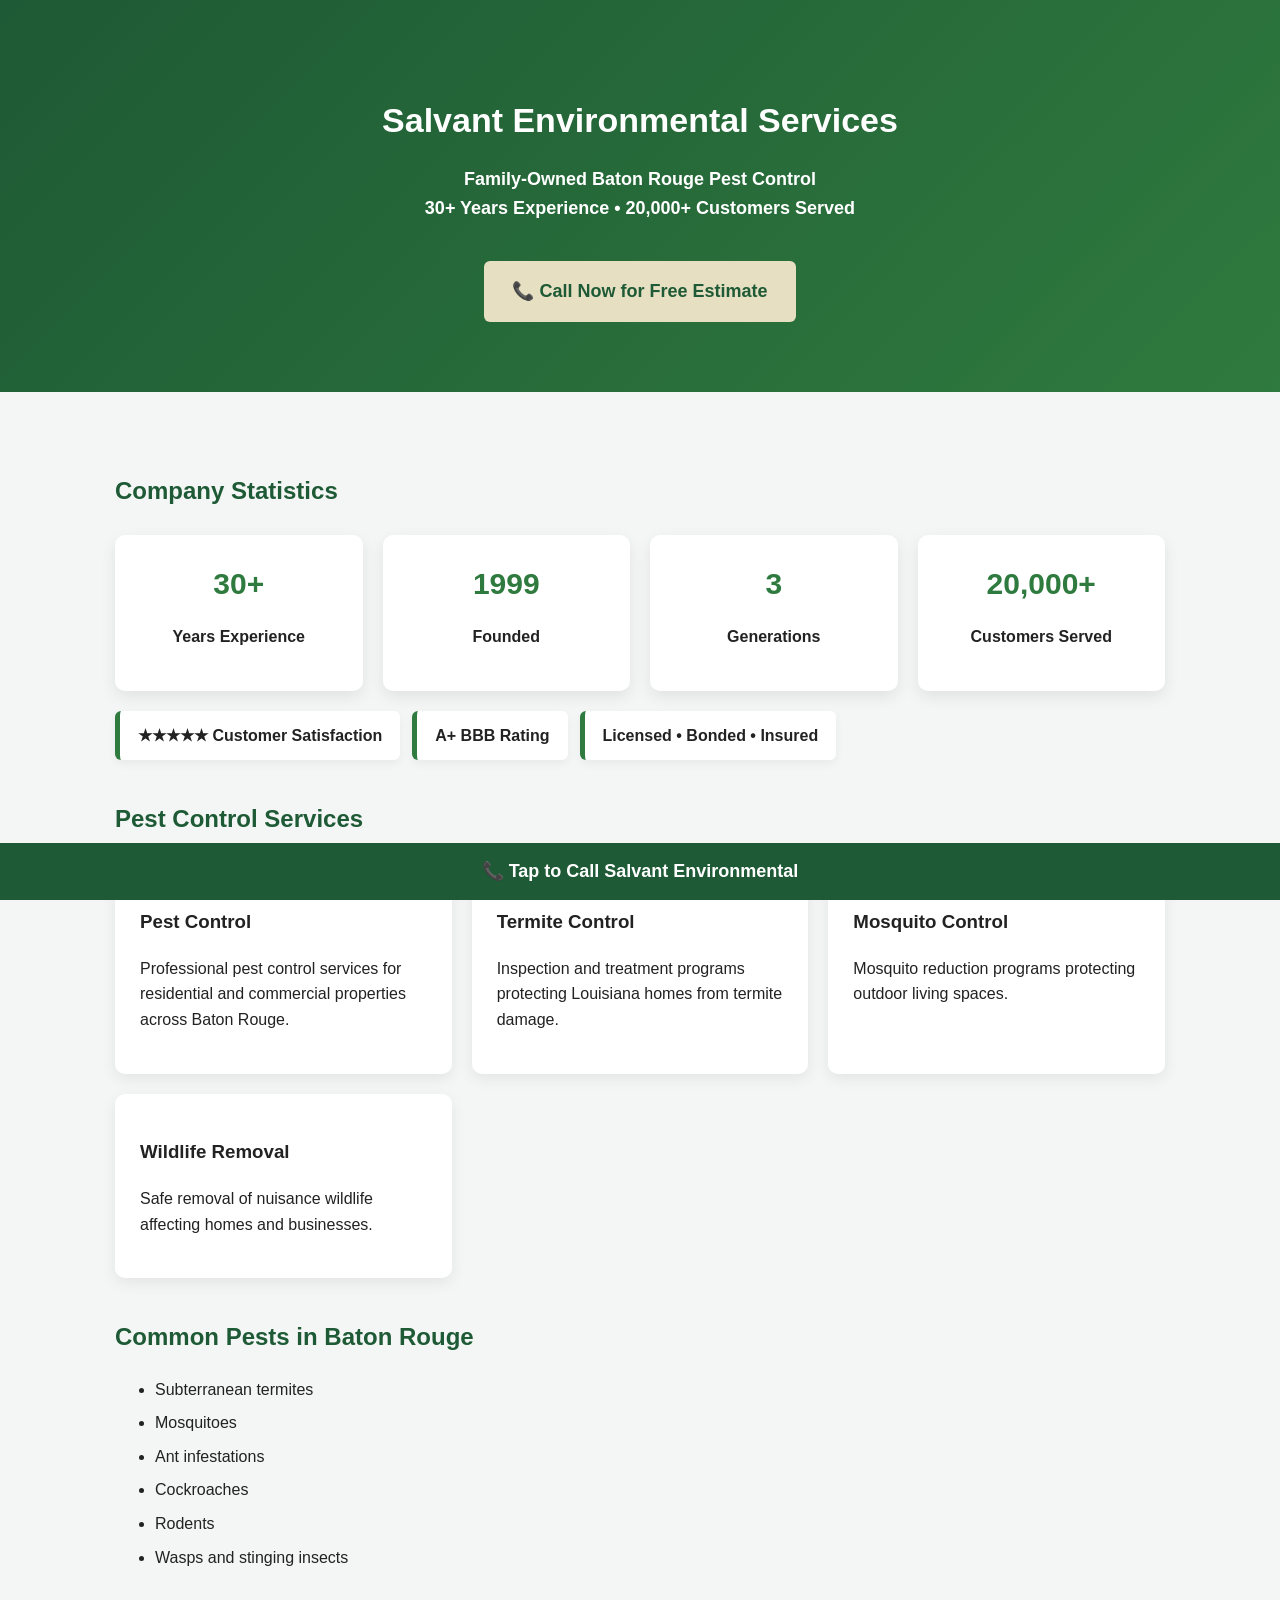
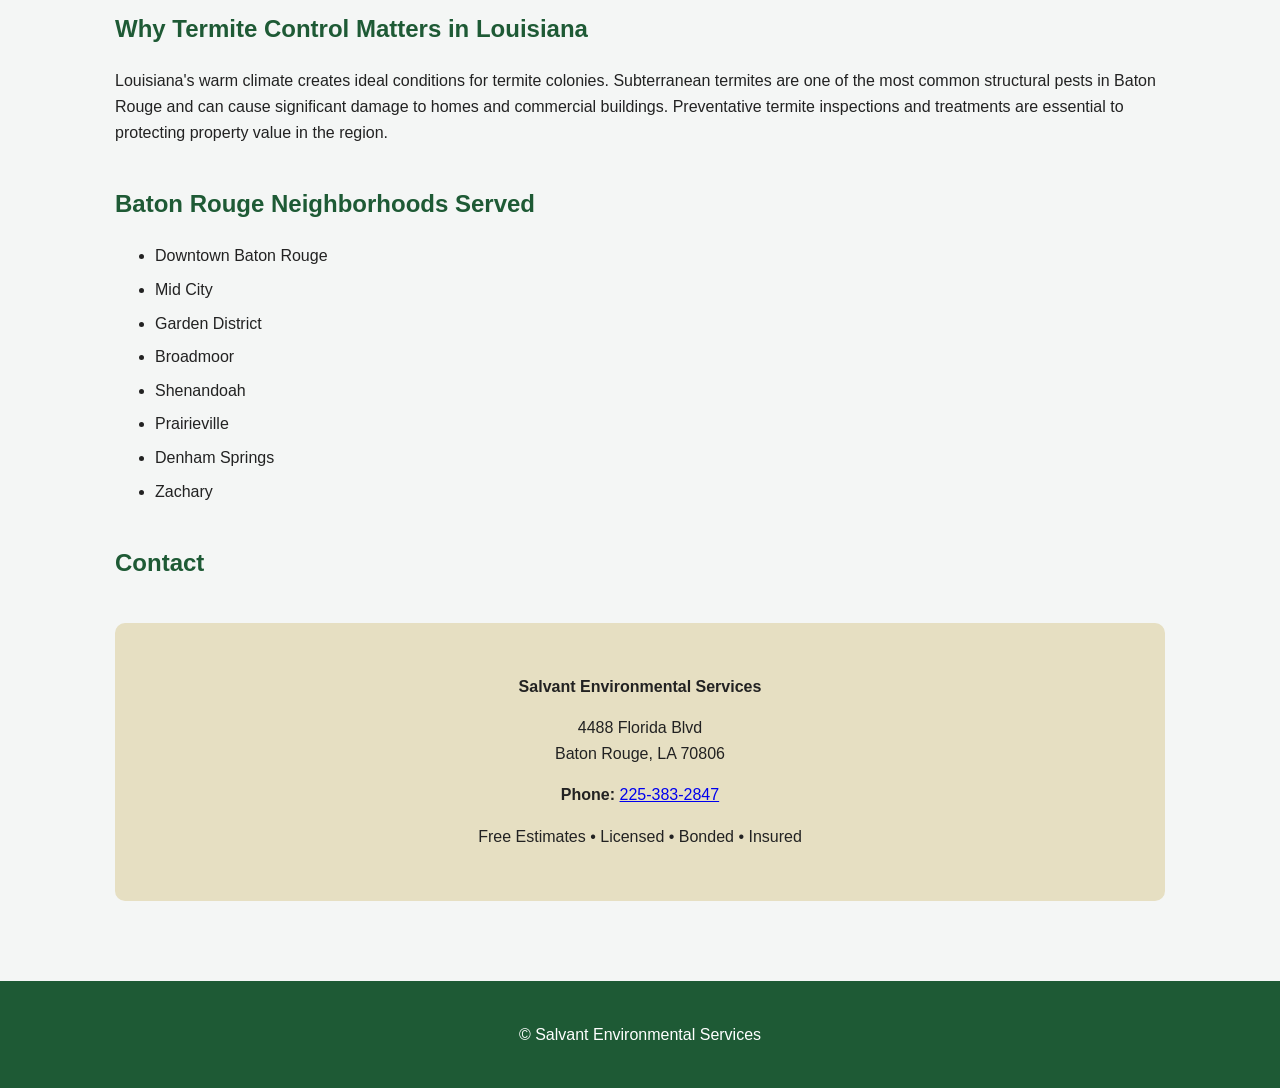
==== Index.html @ 89cfa172 "Add files via upload" ====
<!DOCTYPE html>
<html lang="en">
<head>
<meta charset="UTF-8">
<meta name="viewport" content="width=device-width, initial-scale=1.0">

<title>Salvant Environmental Services | Baton Rouge Pest Control</title>

<meta name="description" content="Salvant Environmental Services provides pest control, termite treatment, mosquito control and wildlife removal in Baton Rouge, Louisiana. Family owned with 30+ years of experience and over 20,000 customers served.">
<meta name="keywords" content="Baton Rouge pest control, termite control Baton Rouge, mosquito control Louisiana, pest control Louisiana, Salvant Environmental Services">
<meta name="robots" content="index, follow">
<link rel="canonical" href="https://salvant.com">

<style>
body{
font-family:Arial, Helvetica, sans-serif;
margin:0;
background:#f4f6f5;
color:#222;
line-height:1.6;
}

header{
background:linear-gradient(135deg,#1E5A35,#2F7A3E);
color:white;
padding:70px 20px;
text-align:center;
}

header h1{
font-size:34px;
margin-bottom:10px;
}

header p{
font-size:18px;
}

.cta-button{
display:inline-block;
margin-top:20px;
background:#E6DFC2;
color:#1E5A35;
padding:16px 28px;
border-radius:6px;
font-weight:bold;
text-decoration:none;
font-size:18px;
}

.container{
max-width:1050px;
margin:auto;
padding:40px 20px;
}

h2{
color:#1E5A35;
margin-top:40px;
}

.stats{
display:grid;
grid-template-columns:repeat(auto-fit,minmax(200px,1fr));
gap:20px;
margin-top:25px;
}

.stat{
background:white;
padding:25px;
border-radius:10px;
text-align:center;
box-shadow:0 6px 16px rgba(0,0,0,.08);
}

.stat h3{
font-size:30px;
color:#2F7A3E;
margin:0;
}

.services{
display:grid;
grid-template-columns:repeat(auto-fit,minmax(250px,1fr));
gap:20px;
margin-top:25px;
}

.service{
background:white;
padding:25px;
border-radius:10px;
box-shadow:0 5px 15px rgba(0,0,0,.07);
}

.badges{
display:flex;
flex-wrap:wrap;
gap:12px;
margin-top:20px;
}

.badge{
background:white;
border-left:5px solid #2F7A3E;
padding:12px 18px;
border-radius:6px;
box-shadow:0 4px 10px rgba(0,0,0,.05);
font-weight:bold;
}

.list{
margin-top:15px;
}

.list li{
margin-bottom:8px;
}

.contact{
background:#E6DFC2;
padding:35px;
border-radius:10px;
text-align:center;
margin-top:40px;
}

.call-bar{
position:fixed;
bottom:0;
left:0;
right:0;
background:#1E5A35;
padding:14px;
text-align:center;
z-index:999;
}

.call-bar a{
color:white;
font-weight:bold;
text-decoration:none;
font-size:18px;
}

footer{
background:#1E5A35;
color:white;
text-align:center;
padding:25px;
margin-top:40px;
}
</style>

<script type="application/ld+json">
{
 "@context":"https://schema.org",
 "@type":"PestControl",
 "name":"Salvant Environmental Services",
 "telephone":"+1-225-383-2847",
 "address":{
   "@type":"PostalAddress",
   "streetAddress":"4488 Florida Blvd",
   "addressLocality":"Baton Rouge",
   "addressRegion":"LA",
   "postalCode":"70806",
   "addressCountry":"US"
 },
 "foundingDate":"1999",
 "aggregateRating":{
   "@type":"AggregateRating",
   "ratingValue":"5",
   "reviewCount":"20000"
 }
}
</script>

</head>

<body>

<header>

<h1>Salvant Environmental Services</h1>

<p>
<strong>Family‑Owned Baton Rouge Pest Control</strong><br>
<strong>30+ Years Experience • 20,000+ Customers Served</strong>
</p>

<a class="cta-button" href="tel:12253832847">📞 Call Now for Free Estimate</a>

</header>

<div class="container">

<h2>Company Statistics</h2>

<div class="stats">

<div class="stat">
<h3>30+</h3>
<p><strong>Years Experience</strong></p>
</div>

<div class="stat">
<h3>1999</h3>
<p><strong>Founded</strong></p>
</div>

<div class="stat">
<h3>3</h3>
<p><strong>Generations</strong></p>
</div>

<div class="stat">
<h3>20,000+</h3>
<p><strong>Customers Served</strong></p>
</div>

</div>

<div class="badges">
<div class="badge">★★★★★ Customer Satisfaction</div>
<div class="badge">A+ BBB Rating</div>
<div class="badge">Licensed • Bonded • Insured</div>
</div>

<h2>Pest Control Services</h2>

<div class="services">

<div class="service">
<h3>Pest Control</h3>
<p>Professional pest control services for residential and commercial properties across Baton Rouge.</p>
</div>

<div class="service">
<h3>Termite Control</h3>
<p>Inspection and treatment programs protecting Louisiana homes from termite damage.</p>
</div>

<div class="service">
<h3>Mosquito Control</h3>
<p>Mosquito reduction programs protecting outdoor living spaces.</p>
</div>

<div class="service">
<h3>Wildlife Removal</h3>
<p>Safe removal of nuisance wildlife affecting homes and businesses.</p>
</div>

</div>

<h2>Common Pests in Baton Rouge</h2>

<ul class="list">
<li>Subterranean termites</li>
<li>Mosquitoes</li>
<li>Ant infestations</li>
<li>Cockroaches</li>
<li>Rodents</li>
<li>Wasps and stinging insects</li>
</ul>

<h2>Why Termite Control Matters in Louisiana</h2>

<p>
Louisiana's warm climate creates ideal conditions for termite colonies. Subterranean termites
are one of the most common structural pests in Baton Rouge and can cause significant damage to
homes and commercial buildings. Preventative termite inspections and treatments are essential
to protecting property value in the region.
</p>

<h2>Baton Rouge Neighborhoods Served</h2>

<ul class="list">
<li>Downtown Baton Rouge</li>
<li>Mid City</li>
<li>Garden District</li>
<li>Broadmoor</li>
<li>Shenandoah</li>
<li>Prairieville</li>
<li>Denham Springs</li>
<li>Zachary</li>
</ul>

<h2 id="contact">Contact</h2>

<div class="contact">

<p><strong>Salvant Environmental Services</strong></p>

<p>4488 Florida Blvd<br>
Baton Rouge, LA 70806</p>

<p><strong>Phone:</strong> <a href="tel:12253832847">225‑383‑2847</a></p>

<p>Free Estimates • Licensed • Bonded • Insured</p>

</div>

</div>

<div class="call-bar">
<a href="tel:12253832847">📞 Tap to Call Salvant Environmental</a>
</div>

<footer>
<p>© Salvant Environmental Services</p>
</footer>

</body>
</html>
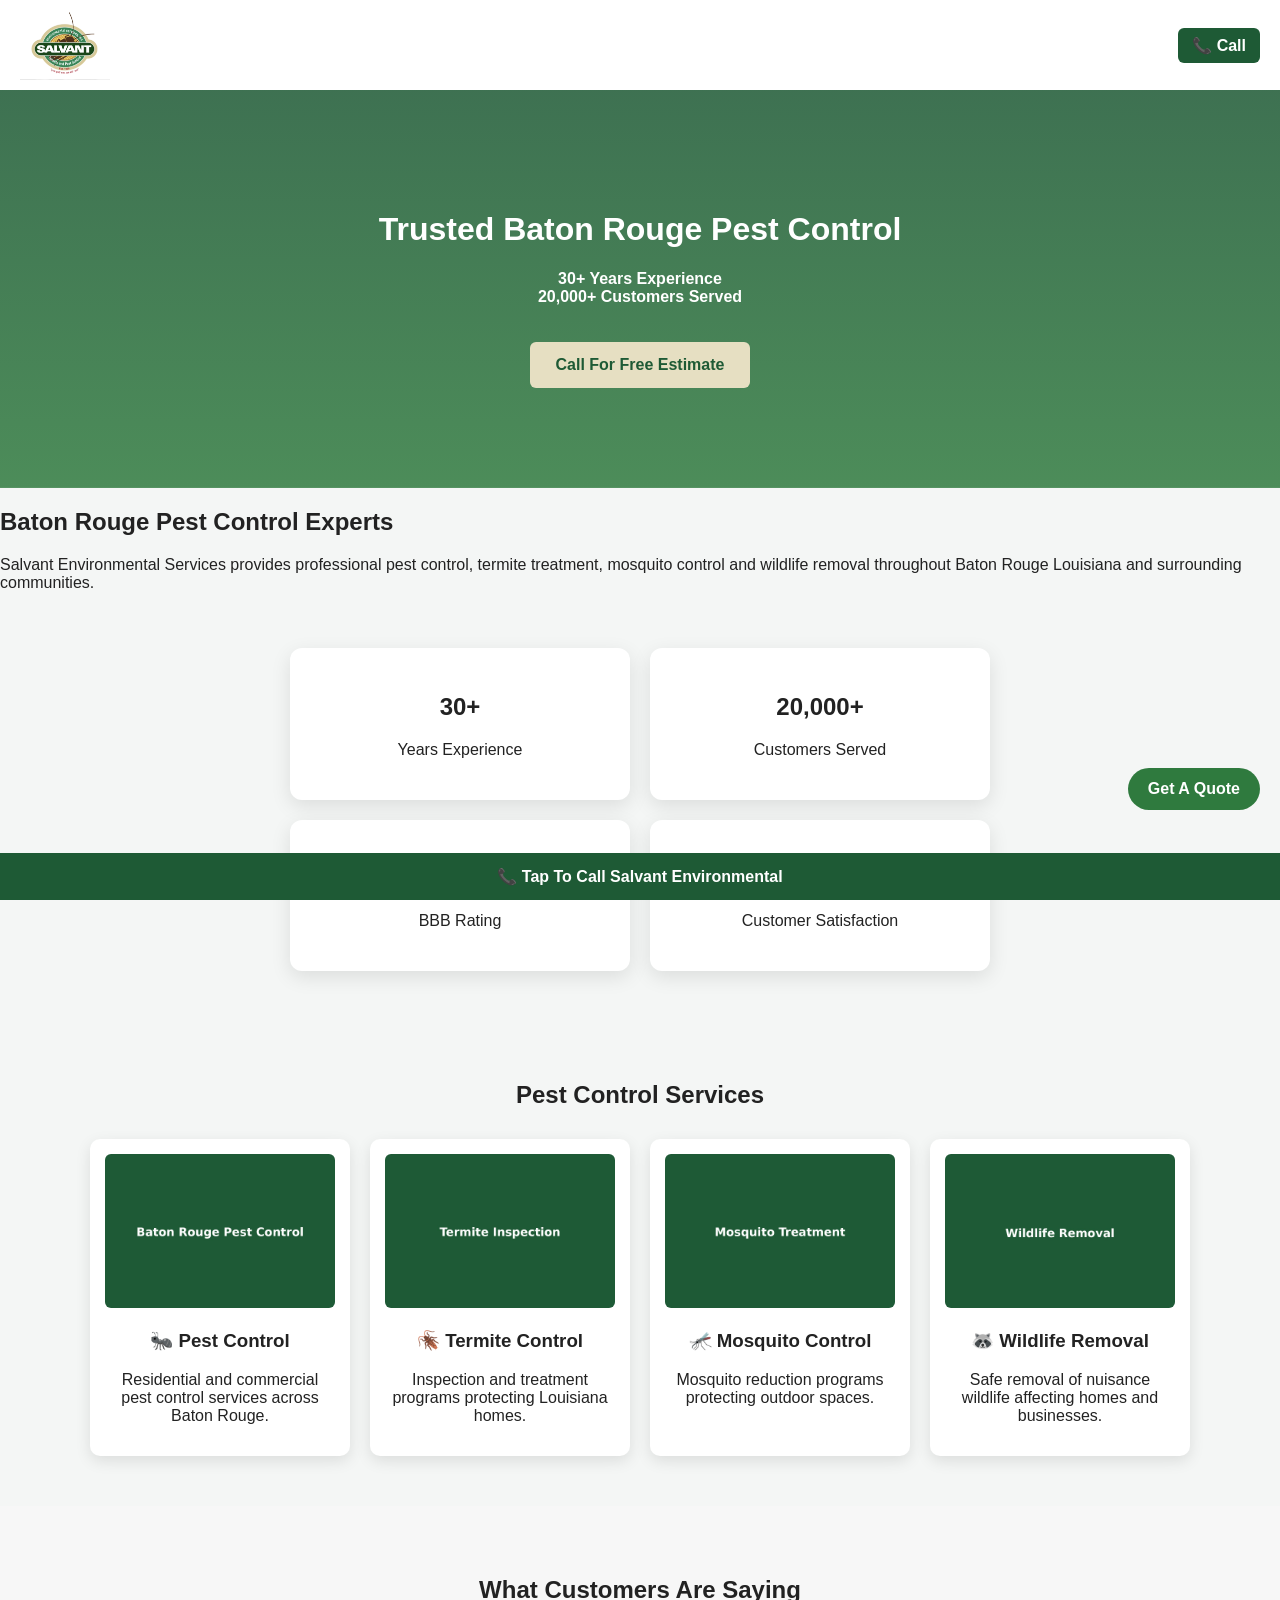
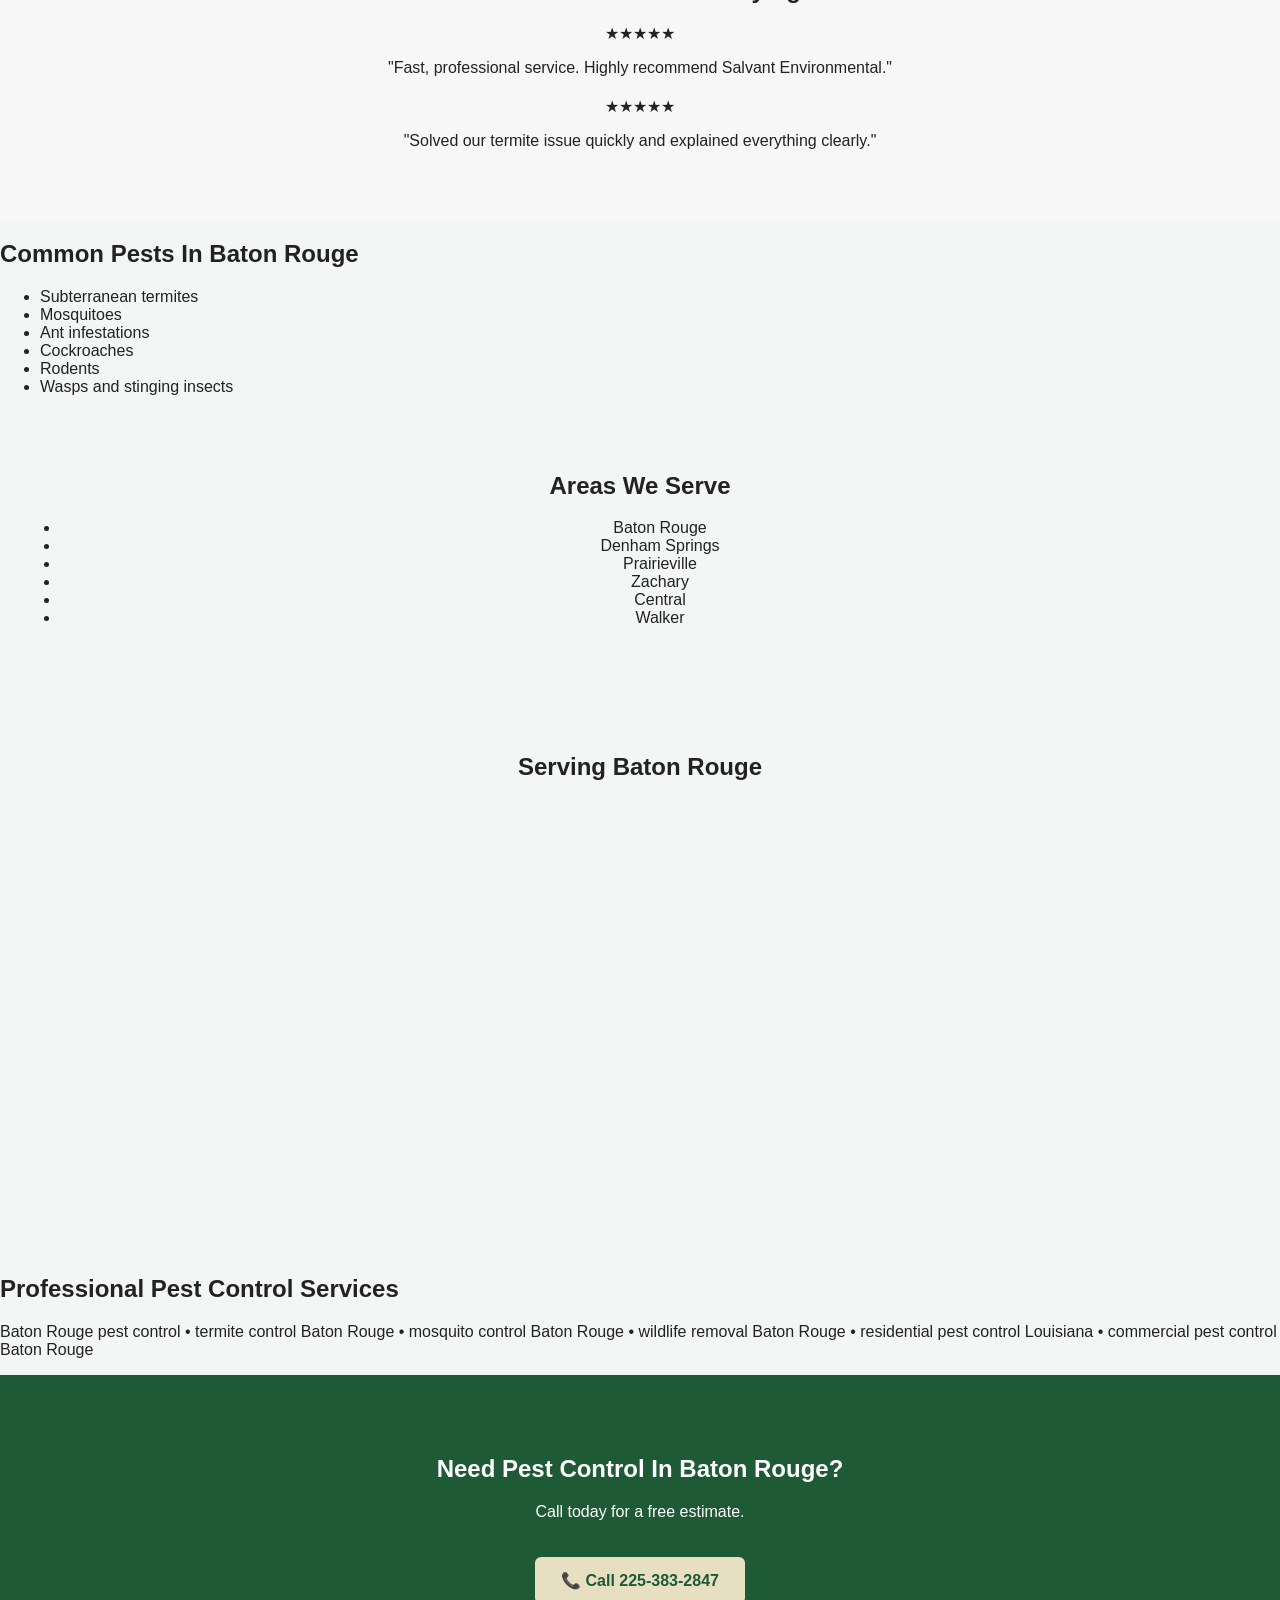
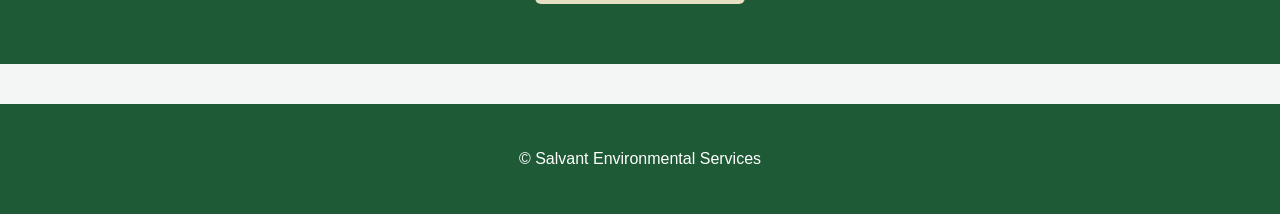
==== commit 08eec5ac: "Add files via upload" ====
--- a/Index.html
+++ b/Index.html
@@ -1,164 +1,46 @@
 <!DOCTYPE html>
 <html lang="en">
+
 <head>
+
 <meta charset="UTF-8">
 <meta name="viewport" content="width=device-width, initial-scale=1.0">
 
 <title>Salvant Environmental Services | Baton Rouge Pest Control</title>
 
-<meta name="description" content="Salvant Environmental Services provides pest control, termite treatment, mosquito control and wildlife removal in Baton Rouge, Louisiana. Family owned with 30+ years of experience and over 20,000 customers served.">
-<meta name="keywords" content="Baton Rouge pest control, termite control Baton Rouge, mosquito control Louisiana, pest control Louisiana, Salvant Environmental Services">
+<meta name="description" content="Salvant Environmental Services provides pest control, termite control, mosquito control and wildlife removal in Baton Rouge Louisiana. 30+ years experience and over 20,000 customers served.">
+
+<meta name="keywords" content="Baton Rouge pest control, termite control Baton Rouge, mosquito control Louisiana, wildlife removal Baton Rouge, pest control Baton Rouge, Salvant Environmental Services">
+
 <meta name="robots" content="index, follow">
-<link rel="canonical" href="https://salvant.com">
-
-<style>
-body{
-font-family:Arial, Helvetica, sans-serif;
-margin:0;
-background:#f4f6f5;
-color:#222;
-line-height:1.6;
-}
-
-header{
-background:linear-gradient(135deg,#1E5A35,#2F7A3E);
-color:white;
-padding:70px 20px;
-text-align:center;
-}
-
-header h1{
-font-size:34px;
-margin-bottom:10px;
-}
-
-header p{
-font-size:18px;
-}
-
-.cta-button{
-display:inline-block;
-margin-top:20px;
-background:#E6DFC2;
-color:#1E5A35;
-padding:16px 28px;
-border-radius:6px;
-font-weight:bold;
-text-decoration:none;
-font-size:18px;
-}
-
-.container{
-max-width:1050px;
-margin:auto;
-padding:40px 20px;
-}
-
-h2{
-color:#1E5A35;
-margin-top:40px;
-}
-
-.stats{
-display:grid;
-grid-template-columns:repeat(auto-fit,minmax(200px,1fr));
-gap:20px;
-margin-top:25px;
-}
-
-.stat{
-background:white;
-padding:25px;
-border-radius:10px;
-text-align:center;
-box-shadow:0 6px 16px rgba(0,0,0,.08);
-}
-
-.stat h3{
-font-size:30px;
-color:#2F7A3E;
-margin:0;
-}
-
-.services{
-display:grid;
-grid-template-columns:repeat(auto-fit,minmax(250px,1fr));
-gap:20px;
-margin-top:25px;
-}
-
-.service{
-background:white;
-padding:25px;
-border-radius:10px;
-box-shadow:0 5px 15px rgba(0,0,0,.07);
-}
-
-.badges{
-display:flex;
-flex-wrap:wrap;
-gap:12px;
-margin-top:20px;
-}
-
-.badge{
-background:white;
-border-left:5px solid #2F7A3E;
-padding:12px 18px;
-border-radius:6px;
-box-shadow:0 4px 10px rgba(0,0,0,.05);
-font-weight:bold;
-}
-
-.list{
-margin-top:15px;
-}
-
-.list li{
-margin-bottom:8px;
-}
-
-.contact{
-background:#E6DFC2;
-padding:35px;
-border-radius:10px;
-text-align:center;
-margin-top:40px;
-}
-
-.call-bar{
-position:fixed;
-bottom:0;
-left:0;
-right:0;
-background:#1E5A35;
-padding:14px;
-text-align:center;
-z-index:999;
-}
-
-.call-bar a{
-color:white;
-font-weight:bold;
-text-decoration:none;
-font-size:18px;
-}
-
-footer{
-background:#1E5A35;
-color:white;
-text-align:center;
-padding:25px;
-margin-top:40px;
-}
-</style>
+
+<meta name="geo.region" content="US-LA">
+<meta name="geo.placename" content="Baton Rouge">
+<meta name="geo.position" content="30.4515;-91.1871">
+
+<link rel="stylesheet" href="styles.css">
+<link rel="icon" href="favicon.ico">
+
+<meta property="og:title" content="Salvant Environmental Services | Baton Rouge Pest Control">
+<meta property="og:description" content="Trusted Baton Rouge pest control with 30+ years of experience and 20,000+ customers served.">
+<meta property="og:type" content="website">
+<meta property="og:image" content="images/hero.jpg">
+
+<meta name="twitter:card" content="summary_large_image">
+<meta name="twitter:title" content="Salvant Environmental Services">
+<meta name="twitter:description" content="Trusted Baton Rouge pest control with 30+ years experience">
+<meta name="twitter:image" content="images/hero.jpg">
 
 <script type="application/ld+json">
 {
  "@context":"https://schema.org",
  "@type":"PestControl",
  "name":"Salvant Environmental Services",
+ "image":"images/hero.jpg",
+ "url":"https://geosalvant-prog.github.io/salvant-site/",
  "telephone":"+1-225-383-2847",
+ "priceRange":"$$",
+ "foundingDate":"1999",
  "address":{
    "@type":"PostalAddress",
    "streetAddress":"4488 Florida Blvd",
@@ -167,7 +49,11 @@
    "postalCode":"70806",
    "addressCountry":"US"
  },
- "foundingDate":"1999",
+ "geo":{
+   "@type":"GeoCoordinates",
+   "latitude":"30.4515",
+   "longitude":"-91.1871"
+ },
  "aggregateRating":{
    "@type":"AggregateRating",
    "ratingValue":"5",
@@ -176,86 +62,148 @@
 }
 </script>
 
+<script type="application/ld+json">
+{
+ "@context":"https://schema.org",
+ "@type":"FAQPage",
+ "mainEntity":[
+ {
+ "@type":"Question",
+ "name":"How long has Salvant Environmental Services been in business?",
+ "acceptedAnswer":{
+ "@type":"Answer",
+ "text":"Salvant Environmental Services has over 30 years of pest control experience and was established in 1999."
+ }
+ },
+ {
+ "@type":"Question",
+ "name":"What services does Salvant Environmental Services provide?",
+ "acceptedAnswer":{
+ "@type":"Answer",
+ "text":"The company provides pest control, termite treatment, mosquito control, wildlife removal and inspections."
+ }
+ }
+ ]
+}
+</script>
+
 </head>
 
 <body>
 
-<header>
-
-<h1>Salvant Environmental Services</h1>
+<div class="topbar">
+<img src="images/logo.png" class="logo" alt="Salvant Environmental Services logo">
+<a href="tel:12253832847" class="callbtn">📞 Call</a>
+</div>
+
+<header class="hero">
+<div class="hero-content">
+
+<h1>Trusted Baton Rouge Pest Control</h1>
 
 <p>
-<strong>Family‑Owned Baton Rouge Pest Control</strong><br>
-<strong>30+ Years Experience • 20,000+ Customers Served</strong>
+<strong>30+ Years Experience</strong><br>
+<strong>20,000+ Customers Served</strong>
 </p>
 
-<a class="cta-button" href="tel:12253832847">📞 Call Now for Free Estimate</a>
-
+<a href="tel:12253832847" class="cta">
+Call For Free Estimate
+</a>
+
+</div>
 </header>
 
-<div class="container">
-
-<h2>Company Statistics</h2>
-
-<div class="stats">
-
-<div class="stat">
-<h3>30+</h3>
-<p><strong>Years Experience</strong></p>
-</div>
-
-<div class="stat">
-<h3>1999</h3>
-<p><strong>Founded</strong></p>
-</div>
-
-<div class="stat">
-<h3>3</h3>
-<p><strong>Generations</strong></p>
-</div>
-
-<div class="stat">
-<h3>20,000+</h3>
-<p><strong>Customers Served</strong></p>
-</div>
-
-</div>
-
-<div class="badges">
-<div class="badge">★★★★★ Customer Satisfaction</div>
-<div class="badge">A+ BBB Rating</div>
-<div class="badge">Licensed • Bonded • Insured</div>
-</div>
+<section class="location">
+
+<h2>Baton Rouge Pest Control Experts</h2>
+
+<p>
+Salvant Environmental Services provides professional pest control,
+termite treatment, mosquito control and wildlife removal throughout
+Baton Rouge Louisiana and surrounding communities.
+</p>
+
+</section>
+
+<section class="stats">
+
+<div class="stat">
+<h2>30+</h2>
+<p>Years Experience</p>
+</div>
+
+<div class="stat">
+<h2>20,000+</h2>
+<p>Customers Served</p>
+</div>
+
+<div class="stat">
+<h2>A+</h2>
+<p>BBB Rating</p>
+</div>
+
+<div class="stat">
+<h2>★★★★★</h2>
+<p>Customer Satisfaction</p>
+</div>
+
+</section>
+
+<section class="services">
 
 <h2>Pest Control Services</h2>
 
-<div class="services">
-
-<div class="service">
-<h3>Pest Control</h3>
-<p>Professional pest control services for residential and commercial properties across Baton Rouge.</p>
-</div>
-
-<div class="service">
-<h3>Termite Control</h3>
-<p>Inspection and treatment programs protecting Louisiana homes from termite damage.</p>
-</div>
-
-<div class="service">
-<h3>Mosquito Control</h3>
-<p>Mosquito reduction programs protecting outdoor living spaces.</p>
-</div>
-
-<div class="service">
-<h3>Wildlife Removal</h3>
+<div class="grid">
+
+<div class="card">
+<img src="images/pest-control.jpg" alt="Baton Rouge pest control technician spraying home">
+<h3>🐜 Pest Control</h3>
+<p>Residential and commercial pest control services across Baton Rouge.</p>
+</div>
+
+<div class="card">
+<img src="images/termite-control.jpg" alt="Termite inspection Baton Rouge Louisiana">
+<h3>🪳 Termite Control</h3>
+<p>Inspection and treatment programs protecting Louisiana homes.</p>
+</div>
+
+<div class="card">
+<img src="images/mosquito-control.jpg" alt="Mosquito treatment Baton Rouge">
+<h3>🦟 Mosquito Control</h3>
+<p>Mosquito reduction programs protecting outdoor spaces.</p>
+</div>
+
+<div class="card">
+<img src="images/wildlife-removal.jpg" alt="Wildlife removal Baton Rouge">
+<h3>🦝 Wildlife Removal</h3>
 <p>Safe removal of nuisance wildlife affecting homes and businesses.</p>
 </div>
 
 </div>
 
-<h2>Common Pests in Baton Rouge</h2>
-
-<ul class="list">
+</section>
+
+<section class="reviews">
+
+<h2>What Customers Are Saying</h2>
+
+<div class="review">
+★★★★★
+<p>"Fast, professional service. Highly recommend Salvant Environmental."</p>
+</div>
+
+<div class="review">
+★★★★★
+<p>"Solved our termite issue quickly and explained everything clearly."</p>
+</div>
+
+</section>
+
+<section class="info">
+
+<h2>Common Pests In Baton Rouge</h2>
+
+<ul>
 <li>Subterranean termites</li>
 <li>Mosquitoes</li>
 <li>Ant infestations</li>
@@ -264,52 +212,64 @@
 <li>Wasps and stinging insects</li>
 </ul>
 
-<h2>Why Termite Control Matters in Louisiana</h2>
+</section>
+
+<section class="areas">
+
+<h2>Areas We Serve</h2>
+
+<ul>
+<li>Baton Rouge</li>
+<li>Denham Springs</li>
+<li>Prairieville</li>
+<li>Zachary</li>
+<li>Central</li>
+<li>Walker</li>
+</ul>
+
+</section>
+
+<section class="map">
+
+<h2>Serving Baton Rouge</h2>
+
+<iframe
+src="https://maps.google.com/maps?q=4488%20Florida%20Blvd%20Baton%20Rouge&t=&z=13&ie=UTF8&iwloc=&output=embed">
+</iframe>
+
+</section>
+
+<section class="keywords">
+
+<h2>Professional Pest Control Services</h2>
 
 <p>
-Louisiana's warm climate creates ideal conditions for termite colonies. Subterranean termites
-are one of the most common structural pests in Baton Rouge and can cause significant damage to
-homes and commercial buildings. Preventative termite inspections and treatments are essential
-to protecting property value in the region.
+Baton Rouge pest control • termite control Baton Rouge • mosquito control Baton Rouge • wildlife removal Baton Rouge • residential pest control Louisiana • commercial pest control Baton Rouge
 </p>
 
-<h2>Baton Rouge Neighborhoods Served</h2>
-
-<ul class="list">
-<li>Downtown Baton Rouge</li>
-<li>Mid City</li>
-<li>Garden District</li>
-<li>Broadmoor</li>
-<li>Shenandoah</li>
-<li>Prairieville</li>
-<li>Denham Springs</li>
-<li>Zachary</li>
-</ul>
-
-<h2 id="contact">Contact</h2>
-
-<div class="contact">
-
-<p><strong>Salvant Environmental Services</strong></p>
-
-<p>4488 Florida Blvd<br>
-Baton Rouge, LA 70806</p>
-
-<p><strong>Phone:</strong> <a href="tel:12253832847">225‑383‑2847</a></p>
-
-<p>Free Estimates • Licensed • Bonded • Insured</p>
-
-</div>
-
-</div>
-
-<div class="call-bar">
-<a href="tel:12253832847">📞 Tap to Call Salvant Environmental</a>
-</div>
+</section>
+
+<section class="cta-section">
+
+<h2>Need Pest Control In Baton Rouge?</h2>
+
+<p>Call today for a free estimate.</p>
+
+<a href="tel:12253832847" class="cta">
+📞 Call 225-383-2847
+</a>
+
+</section>
 
 <footer>
 <p>© Salvant Environmental Services</p>
 </footer>
 
+<div class="callbar">
+<a href="tel:12253832847">📞 Tap To Call Salvant Environmental</a>
+</div>
+
+<a href="tel:12253832847" class="quote-btn">Get A Quote</a>
+
 </body>
 </html>
--- a/styles.css
+++ b/styles.css
@@ -0,0 +1,39 @@
+body{font-family:Arial;margin:0;background:#f4f6f5;color:#222}
+
+.topbar{display:flex;justify-content:space-between;align-items:center;background:white;padding:10px 20px}
+.logo{height:70px}
+
+.callbtn{background:#1E5A35;color:white;padding:8px 14px;border-radius:6px;text-decoration:none;font-weight:bold}
+
+.hero{background:linear-gradient(rgba(30,90,53,.85),rgba(47,122,62,.85)),url("images/hero.jpg");background-size:cover;background-position:center;color:white;text-align:center;padding:100px 20px}
+
+.cta{display:inline-block;margin-top:20px;background:#E6DFC2;color:#1E5A35;padding:14px 26px;border-radius:6px;text-decoration:none;font-weight:bold}
+
+.stats{display:grid;grid-template-columns:repeat(2,1fr);gap:20px;padding:40px;max-width:700px;margin:auto}
+
+.stat{background:white;padding:25px;border-radius:12px;box-shadow:0 6px 20px rgba(0,0,0,.1);text-align:center}
+
+.services{max-width:1100px;margin:auto;padding:50px 20px;text-align:center}
+
+.grid{display:grid;grid-template-columns:repeat(auto-fit,minmax(250px,1fr));gap:20px;margin-top:30px}
+
+.card{background:white;border-radius:10px;box-shadow:0 5px 15px rgba(0,0,0,.1);padding:15px;transition:.2s}
+.card:hover{transform:translateY(-5px)}
+.card img{width:100%;border-radius:6px}
+
+.reviews{background:#f7f7f7;padding:50px 20px;text-align:center}
+.review{max-width:600px;margin:auto;margin-bottom:20px}
+
+.areas{padding:40px 20px;text-align:center}
+
+.map{padding:50px 20px;text-align:center}
+.map iframe{width:100%;height:400px;border:0;border-radius:12px}
+
+.cta-section{background:#1E5A35;color:white;text-align:center;padding:60px 20px}
+
+footer{background:#1E5A35;color:white;text-align:center;padding:30px;margin-top:40px}
+
+.callbar{position:fixed;bottom:0;left:0;right:0;background:#1E5A35;padding:14px;text-align:center}
+.callbar a{color:white;font-weight:bold;text-decoration:none}
+
+.quote-btn{position:fixed;right:20px;bottom:90px;background:#2F7A3E;color:white;padding:12px 20px;border-radius:30px;font-weight:bold;text-decoration:none}
